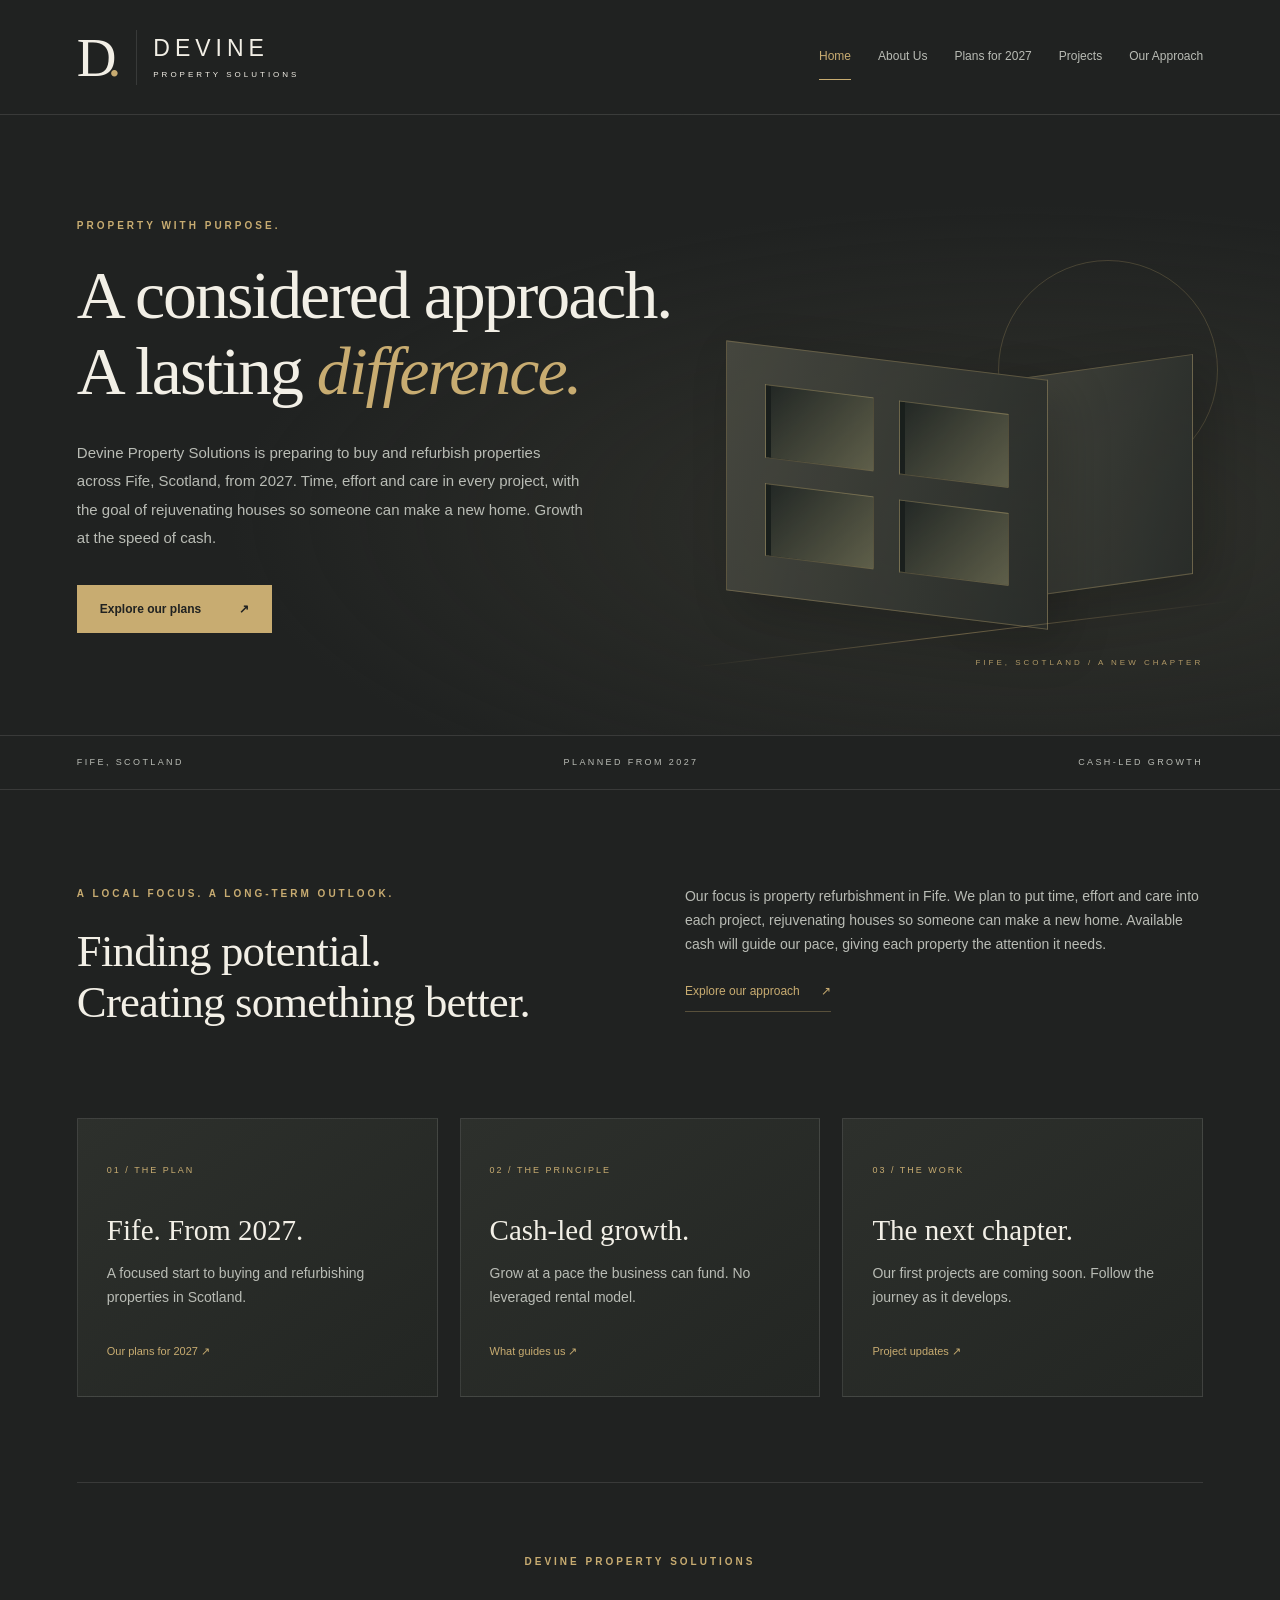
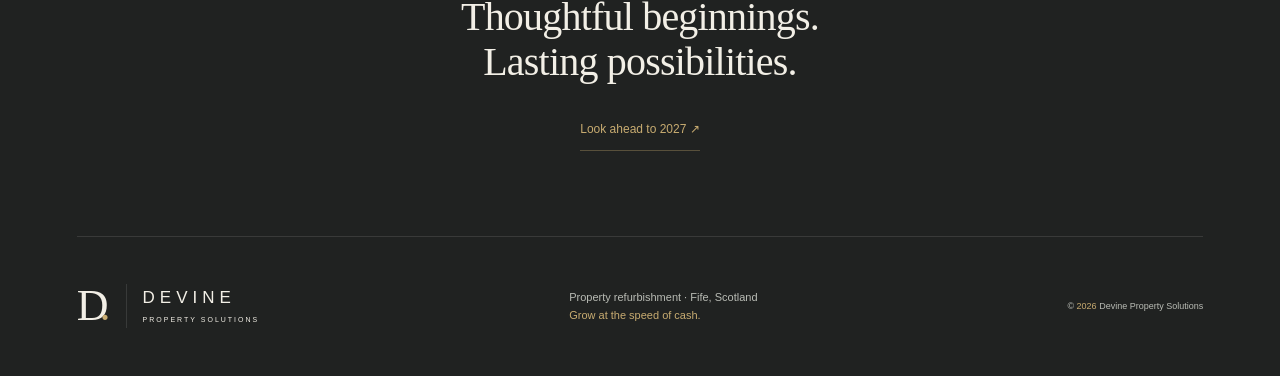
==== index.html @ 7573822a "Create Devine Property Solutions website" ====
<!doctype html>
<html lang="en-GB"><head><meta charset="utf-8"><meta name="viewport" content="width=device-width, initial-scale=1"><meta name="theme-color" content="#202221"><meta name="description" content="Devine Property Solutions is preparing to buy and refurbish properties across Fife, Scotland, from 2027. Time, effort and care in every project, with the goal of rejuvenating houses so someone can make a new home. Growth at the speed of cash."><title>Home | Devine Property Solutions</title><link rel="icon" href="assets/favicon.svg" type="image/svg+xml"><link rel="stylesheet" href="assets/style.css"><script defer src="assets/site.js"></script></head><body><a class="skip" href="#main">Skip to content</a><header class="header wrap"><a class="brand" href="index.html" aria-label="Devine Property Solutions home"><span class="monogram">D<span>.</span></span><span>DEVINE<small>PROPERTY SOLUTIONS</small></span></a><button class="menu-toggle" aria-expanded="false" aria-controls="navigation">Menu <span>☰</span></button><nav id="navigation" aria-label="Main navigation"><a href="index.html" aria-current="page">Home</a><a href="about.html">About Us</a><a href="plans.html">Plans for 2027</a><a href="projects.html">Projects</a><a href="approach.html">Our Approach</a></nav></header><main id="main"><section class="hero home-hero"><div class="hero-inner wrap"><div class="hero-copy"><p class="eyebrow">Property with purpose.</p><h1>A considered approach.<br>A lasting <em>difference.</em></h1><p class="lead">Devine Property Solutions is preparing to buy and refurbish properties across Fife, Scotland, from 2027. Time, effort and care in every project, with the goal of rejuvenating houses so someone can make a new home. Growth at the speed of cash.</p><a class="button" href="plans.html">Explore our plans <span>↗</span></a></div><div class="architecture" aria-hidden="true"><div class="sun"></div><div class="building back"></div><div class="building front"><i></i><i></i><i></i><i></i></div><div class="ground"></div><span class="art-caption">FIFE, SCOTLAND / A NEW CHAPTER</span></div></div></section><div class="fact-strip"><div class="wrap"><span>FIFE, SCOTLAND</span><span>PLANNED FROM 2027</span><span>CASH-LED GROWTH</span></div></div><section class="intro wrap"><div><p class="eyebrow">A local focus. A long-term outlook.</p><h2>Finding potential.<br>Creating something better.</h2></div><div><p>Our focus is property refurbishment in Fife. We plan to put time, effort and care into each project, rejuvenating houses so someone can make a new home. Available cash will guide our pace, giving each property the attention it needs.</p><a class="text-link" href="approach.html">Explore our approach <span>↗</span></a></div></section><section class="cards wrap"><a class="card" href="plans.html"><span class="number">01 / THE PLAN</span><h3>Fife. From 2027.</h3><p>A focused start to buying and refurbishing properties in Scotland.</p><span class="card-link">Our plans for 2027 ↗</span></a><a class="card" href="approach.html"><span class="number">02 / THE PRINCIPLE</span><h3>Cash-led growth.</h3><p>Grow at a pace the business can fund. No leveraged rental model.</p><span class="card-link">What guides us ↗</span></a><a class="card" href="projects.html"><span class="number">03 / THE WORK</span><h3>The next chapter.</h3><p>Our first projects are coming soon. Follow the journey as it develops.</p><span class="card-link">Project updates ↗</span></a></section><section class="closing wrap"><p class="eyebrow">Devine Property Solutions</p><h2>Thoughtful beginnings.<br>Lasting possibilities.</h2><a class="text-link" href="plans.html">Look ahead to 2027 ↗</a></section></main><footer class="footer wrap"><a class="brand footer-brand" href="index.html"><span class="monogram">D<span>.</span></span><span>DEVINE<small>PROPERTY SOLUTIONS</small></span></a><p>Property refurbishment · Fife, Scotland<br><span>Grow at the speed of cash.</span></p><p class="copyright">© <span id="year">2026</span> Devine Property Solutions</p></footer></body></html>
---- assets/style.css ----
:root{--bg:#202221;--panel:#272a28;--gold:#c8ac71;--text:#f2efe6;--muted:#b9bcb5;--line:#ffffff1c}*{box-sizing:border-box}html{scroll-behavior:smooth}body{margin:0;background:var(--bg);color:var(--text);font-family:Arial,Helvetica,sans-serif;line-height:1.7}a{color:inherit;text-decoration:none}button{font:inherit}.wrap{width:min(1200px,88%);margin-inline:auto}.header{display:flex;align-items:center;justify-content:space-between;min-height:114px;gap:30px}.brand{display:flex;align-items:center;gap:16px;font-size:23px;letter-spacing:5px;line-height:1.2}.brand small{display:block;font-size:8px;letter-spacing:3px;margin-top:7px}.monogram{font-family:Georgia,serif;font-size:55px;letter-spacing:-9px;border-right:1px solid var(--line);padding-right:24px;line-height:1}.monogram span{color:var(--gold)}nav{display:flex;gap:27px;font-size:12px}nav a{padding:12px 0;color:var(--muted);border-bottom:1px solid transparent}nav a:hover,nav a[aria-current]{color:var(--gold);border-color:var(--gold)}.menu-toggle{display:none}.hero{position:relative;overflow:hidden;border-top:1px solid var(--line);background:radial-gradient(ellipse at 80% 65%,#44443870,transparent 55%)}.hero-inner{display:grid;grid-template-columns:1.25fr 1fr;align-items:center;min-height:540px;gap:30px}.home-hero .hero-inner{min-height:620px}.hero-copy{z-index:1;padding:60px 0}.eyebrow{text-transform:uppercase;letter-spacing:3px;font-size:10px;font-weight:600;color:var(--gold);margin:0 0 24px}h1,h2,h3,blockquote{font-family:Georgia,'Times New Roman',serif;font-weight:400;line-height:1.13}h1{font-size:clamp(42px,5.3vw,74px);letter-spacing:-2px;margin:0 0 28px}em{color:var(--gold);font-weight:400}.lead{font-size:15px;max-width:510px;color:var(--muted);line-height:1.9;margin:0 0 32px}.button{display:inline-flex;align-items:center;gap:38px;background:var(--gold);color:#202221;padding:14px 23px;font-size:12px;font-weight:600}.button:hover{background:#dfc58f}.architecture{height:380px;position:relative;opacity:.85;margin-top:50px}.sun{width:220px;height:220px;border:1px solid #c8ac7145;border-radius:50%;position:absolute;top:0;right:-15px}.building{position:absolute;border:1px solid #c8ac7160;background:linear-gradient(105deg,#4b4c43,#292d2a);box-shadow:15px 14px 50px #0003}.back{width:47%;height:220px;right:2%;bottom:50px;transform:skewY(-8deg)}.front{width:66%;height:250px;bottom:30px;left:2%;transform:skewY(7deg);display:grid;grid-template-columns:1fr 1fr;gap:25px;padding:38px}.front i{border:1px solid #c8ac7150;background:linear-gradient(130deg,#202624,#686850);box-shadow:inset 5px 0 #171d1b}.ground{position:absolute;bottom:5px;left:-30px;right:-30px;height:1px;background:linear-gradient(90deg,transparent,#c8ac7180,transparent);transform:rotate(-7deg)}.art-caption{position:absolute;bottom:-30px;right:0;font-size:8px;letter-spacing:3px;color:var(--gold)}.fact-strip{border-block:1px solid var(--line)}.fact-strip .wrap{display:flex;justify-content:space-between;padding-block:19px;font-size:9px;letter-spacing:2.4px;color:var(--muted)}.intro{padding-block:95px 65px;display:grid;grid-template-columns:1fr 1fr;gap:90px}h2{font-size:clamp(32px,3.5vw,46px);margin:0 0 25px;letter-spacing:-.8px}.intro p:not(.eyebrow),.card p,.steps p,aside p,.project-placeholder p{color:var(--muted);font-size:14px}.intro p:not(.eyebrow){margin-top:0}.text-link{display:inline-block;color:var(--gold);font-size:12px;padding:10px 0;border-bottom:1px solid #c8ac7155}.text-link span{margin-left:18px}.text-link:hover{border-color:var(--gold)}.cards,.steps{display:grid;grid-template-columns:repeat(3,1fr);gap:22px;padding-bottom:85px}.card{padding:35px 29px;border:1px solid var(--line);background:linear-gradient(145deg,#2d302c,#232623);transition:border-color .2s,transform .2s}.card:hover{border-color:#c8ac7180;transform:translateY(-4px)}.number{font-size:9px;letter-spacing:2px;color:var(--gold)}h3{font-size:29px;margin:33px 0 16px}.card-link{font-size:11px;color:var(--gold);display:block;margin-top:32px}.closing{text-align:center;padding:70px 0 85px;border-top:1px solid var(--line)}.closing h2{font-size:40px}.footer{display:flex;align-items:center;justify-content:space-between;gap:30px;border-top:1px solid var(--line);padding-block:40px}.footer-brand{font-size:17px}.footer-brand .monogram{font-size:44px}.footer-brand small{font-size:7px;letter-spacing:2px}.footer p{font-size:11px;color:var(--muted)}.footer p span{color:var(--gold)}.copyright{font-size:9px!important}.steps article{border-top:1px solid #c8ac7160;padding:26px 15px 0 0}.steps h3{margin-top:20px}.statement{border:1px solid var(--line);padding:50px;margin-bottom:80px}blockquote{font-size:clamp(28px,4vw,52px);margin:0 0 25px}.project-section{display:grid;grid-template-columns:1.7fr 1fr;gap:65px;padding-block:80px}.project-placeholder{text-align:center;border:1px solid var(--line);padding:45px;background:linear-gradient(130deg,#30332e,#252825)}.house-icon{font-family:Georgia,serif;font-size:80px;line-height:1;color:var(--gold);margin-bottom:30px}.project-placeholder .eyebrow{display:block}.project-placeholder p{max-width:390px;margin:0 auto 30px}aside{align-self:center}aside h3{font-size:37px;margin-top:20px}.skip{position:absolute;top:-100px;left:20px;z-index:10;background:var(--gold);color:var(--bg);padding:12px}.skip:focus{top:10px}:focus-visible{outline:2px solid var(--gold);outline-offset:5px}@media(max-width:900px){.header{min-height:95px;flex-wrap:wrap;position:relative}.brand{font-size:19px}.menu-toggle{display:flex;gap:16px;color:var(--gold);background:none;border:1px solid #c8ac7150;padding:7px 13px;font-size:12px}nav{display:none;flex-direction:column;width:100%;gap:0;padding-bottom:20px}nav.open{display:flex}.hero-inner{grid-template-columns:1.3fr 1fr;gap:15px}.front{padding:24px;gap:15px}.intro{gap:35px}.cards{gap:12px}.card{padding:26px 20px}.footer{flex-wrap:wrap}.project-section{gap:30px}}@media(max-width:620px){.wrap{width:88%}.hero-inner,.home-hero .hero-inner{grid-template-columns:1fr;min-height:auto;gap:0}.hero-copy{padding:50px 0 15px}h1{font-size:46px;letter-spacing:-1.4px}.lead{font-size:14px}.architecture{height:260px;width:78%;margin:25px auto 60px}.sun{width:160px;height:160px}.front{height:195px}.back{height:175px}.art-caption{font-size:7px}.fact-strip .wrap{font-size:7px;letter-spacing:1px;gap:12px}.intro{grid-template-columns:1fr;gap:15px;padding-block:55px 35px}.cards,.steps{grid-template-columns:1fr;padding-bottom:50px;gap:18px}.card{padding:27px}.card h3{margin-top:22px}.card-link{margin-top:22px}.closing{padding-block:50px}.closing h2{font-size:33px}.footer{align-items:flex-start;gap:22px;padding-block:30px}.footer p{margin:0}.copyright{width:100%}.project-section{grid-template-columns:1fr;padding-block:45px;gap:30px}.project-placeholder{padding:32px 20px}.statement{padding:30px;margin-bottom:50px}.steps article{padding-bottom:10px}}@media(prefers-reduced-motion:reduce){html{scroll-behavior:auto}.card{transition:none}}
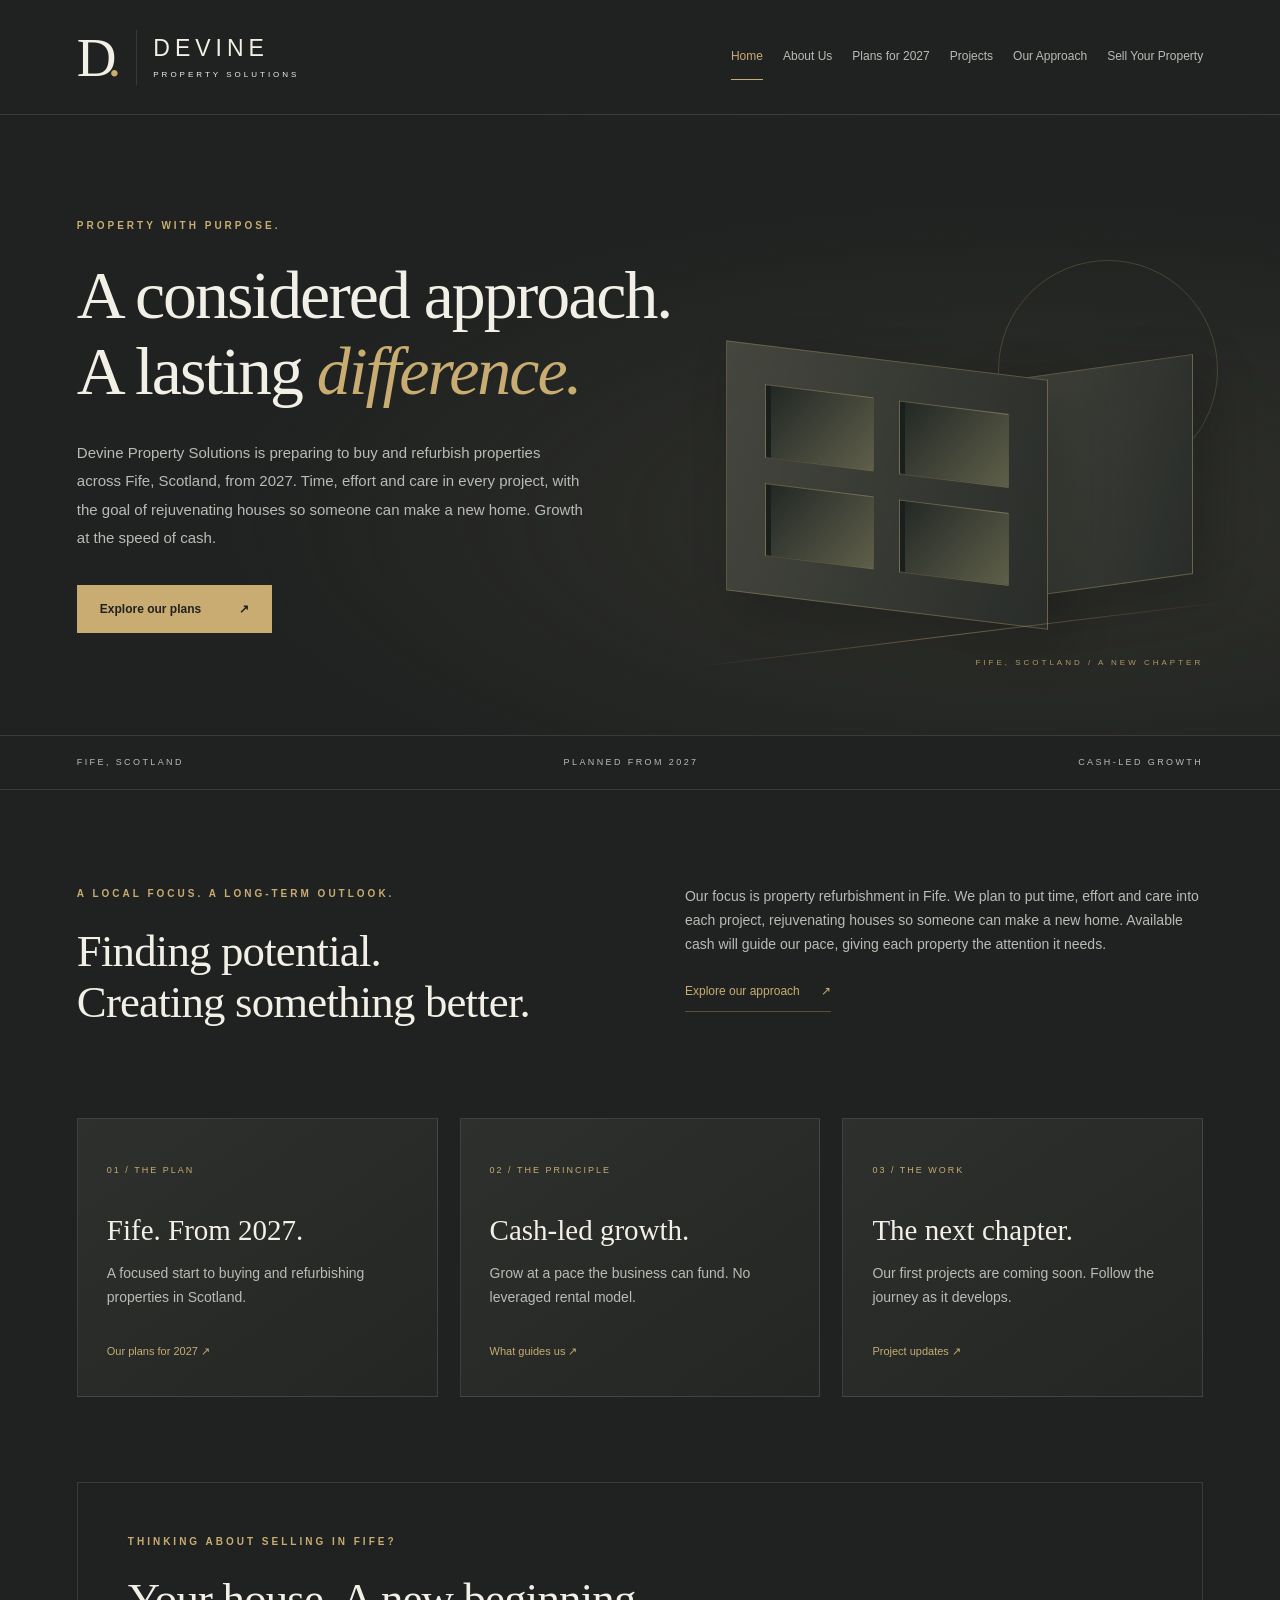
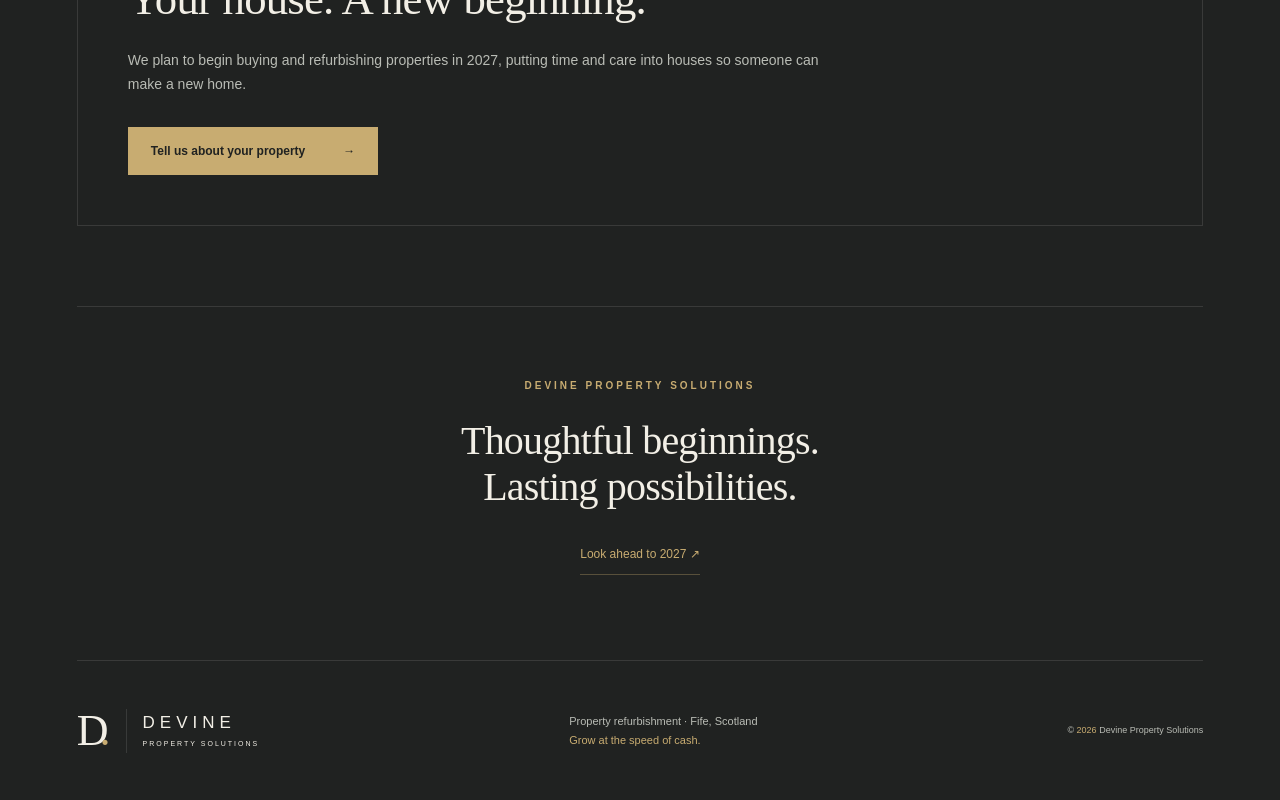
==== commit 9c8f2e85: "Add property seller enquiries page and contact details" ====
--- a/index.html
+++ b/index.html
@@ -1,2 +1,2 @@
 <!doctype html>
-<html lang="en-GB"><head><meta charset="utf-8"><meta name="viewport" content="width=device-width, initial-scale=1"><meta name="theme-color" content="#202221"><meta name="description" content="Devine Property Solutions is preparing to buy and refurbish properties across Fife, Scotland, from 2027. Time, effort and care in every project, with the goal of rejuvenating houses so someone can make a new home. Growth at the speed of cash."><title>Home | Devine Property Solutions</title><link rel="icon" href="assets/favicon.svg" type="image/svg+xml"><link rel="stylesheet" href="assets/style.css"><script defer src="assets/site.js"></script></head><body><a class="skip" href="#main">Skip to content</a><header class="header wrap"><a class="brand" href="index.html" aria-label="Devine Property Solutions home"><span class="monogram">D<span>.</span></span><span>DEVINE<small>PROPERTY SOLUTIONS</small></span></a><button class="menu-toggle" aria-expanded="false" aria-controls="navigation">Menu <span>☰</span></button><nav id="navigation" aria-label="Main navigation"><a href="index.html" aria-current="page">Home</a><a href="about.html">About Us</a><a href="plans.html">Plans for 2027</a><a href="projects.html">Projects</a><a href="approach.html">Our Approach</a></nav></header><main id="main"><section class="hero home-hero"><div class="hero-inner wrap"><div class="hero-copy"><p class="eyebrow">Property with purpose.</p><h1>A considered approach.<br>A lasting <em>difference.</em></h1><p class="lead">Devine Property Solutions is preparing to buy and refurbish properties across Fife, Scotland, from 2027. Time, effort and care in every project, with the goal of rejuvenating houses so someone can make a new home. Growth at the speed of cash.</p><a class="button" href="plans.html">Explore our plans <span>↗</span></a></div><div class="architecture" aria-hidden="true"><div class="sun"></div><div class="building back"></div><div class="building front"><i></i><i></i><i></i><i></i></div><div class="ground"></div><span class="art-caption">FIFE, SCOTLAND / A NEW CHAPTER</span></div></div></section><div class="fact-strip"><div class="wrap"><span>FIFE, SCOTLAND</span><span>PLANNED FROM 2027</span><span>CASH-LED GROWTH</span></div></div><section class="intro wrap"><div><p class="eyebrow">A local focus. A long-term outlook.</p><h2>Finding potential.<br>Creating something better.</h2></div><div><p>Our focus is property refurbishment in Fife. We plan to put time, effort and care into each project, rejuvenating houses so someone can make a new home. Available cash will guide our pace, giving each property the attention it needs.</p><a class="text-link" href="approach.html">Explore our approach <span>↗</span></a></div></section><section class="cards wrap"><a class="card" href="plans.html"><span class="number">01 / THE PLAN</span><h3>Fife. From 2027.</h3><p>A focused start to buying and refurbishing properties in Scotland.</p><span class="card-link">Our plans for 2027 ↗</span></a><a class="card" href="approach.html"><span class="number">02 / THE PRINCIPLE</span><h3>Cash-led growth.</h3><p>Grow at a pace the business can fund. No leveraged rental model.</p><span class="card-link">What guides us ↗</span></a><a class="card" href="projects.html"><span class="number">03 / THE WORK</span><h3>The next chapter.</h3><p>Our first projects are coming soon. Follow the journey as it develops.</p><span class="card-link">Project updates ↗</span></a></section><section class="closing wrap"><p class="eyebrow">Devine Property Solutions</p><h2>Thoughtful beginnings.<br>Lasting possibilities.</h2><a class="text-link" href="plans.html">Look ahead to 2027 ↗</a></section></main><footer class="footer wrap"><a class="brand footer-brand" href="index.html"><span class="monogram">D<span>.</span></span><span>DEVINE<small>PROPERTY SOLUTIONS</small></span></a><p>Property refurbishment · Fife, Scotland<br><span>Grow at the speed of cash.</span></p><p class="copyright">© <span id="year">2026</span> Devine Property Solutions</p></footer></body></html>+<html lang="en-GB"><head><meta charset="utf-8"><meta name="viewport" content="width=device-width, initial-scale=1"><meta name="theme-color" content="#202221"><meta name="description" content="Devine Property Solutions is preparing to buy and refurbish properties across Fife, Scotland, from 2027. Time, effort and care in every project, with the goal of rejuvenating houses so someone can make a new home. Growth at the speed of cash."><title>Home | Devine Property Solutions</title><link rel="icon" href="assets/favicon.svg" type="image/svg+xml"><link rel="stylesheet" href="assets/style.css"><script defer src="assets/site.js"></script></head><body><a class="skip" href="#main">Skip to content</a><header class="header wrap"><a class="brand" href="index.html" aria-label="Devine Property Solutions home"><span class="monogram">D<span>.</span></span><span>DEVINE<small>PROPERTY SOLUTIONS</small></span></a><button class="menu-toggle" aria-expanded="false" aria-controls="navigation">Menu <span>☰</span></button><nav id="navigation" aria-label="Main navigation"><a href="index.html" aria-current="page">Home</a><a href="about.html">About Us</a><a href="plans.html">Plans for 2027</a><a href="projects.html">Projects</a><a href="approach.html">Our Approach</a><a href="sell-your-property.html">Sell Your Property</a></nav></header><main id="main"><section class="hero home-hero"><div class="hero-inner wrap"><div class="hero-copy"><p class="eyebrow">Property with purpose.</p><h1>A considered approach.<br>A lasting <em>difference.</em></h1><p class="lead">Devine Property Solutions is preparing to buy and refurbish properties across Fife, Scotland, from 2027. Time, effort and care in every project, with the goal of rejuvenating houses so someone can make a new home. Growth at the speed of cash.</p><a class="button" href="plans.html">Explore our plans <span>↗</span></a></div><div class="architecture" aria-hidden="true"><div class="sun"></div><div class="building back"></div><div class="building front"><i></i><i></i><i></i><i></i></div><div class="ground"></div><span class="art-caption">FIFE, SCOTLAND / A NEW CHAPTER</span></div></div></section><div class="fact-strip"><div class="wrap"><span>FIFE, SCOTLAND</span><span>PLANNED FROM 2027</span><span>CASH-LED GROWTH</span></div></div><section class="intro wrap"><div><p class="eyebrow">A local focus. A long-term outlook.</p><h2>Finding potential.<br>Creating something better.</h2></div><div><p>Our focus is property refurbishment in Fife. We plan to put time, effort and care into each project, rejuvenating houses so someone can make a new home. Available cash will guide our pace, giving each property the attention it needs.</p><a class="text-link" href="approach.html">Explore our approach <span>↗</span></a></div></section><section class="cards wrap"><a class="card" href="plans.html"><span class="number">01 / THE PLAN</span><h3>Fife. From 2027.</h3><p>A focused start to buying and refurbishing properties in Scotland.</p><span class="card-link">Our plans for 2027 ↗</span></a><a class="card" href="approach.html"><span class="number">02 / THE PRINCIPLE</span><h3>Cash-led growth.</h3><p>Grow at a pace the business can fund. No leveraged rental model.</p><span class="card-link">What guides us ↗</span></a><a class="card" href="projects.html"><span class="number">03 / THE WORK</span><h3>The next chapter.</h3><p>Our first projects are coming soon. Follow the journey as it develops.</p><span class="card-link">Project updates ↗</span></a></section><section class="statement wrap seller-callout"><p class="eyebrow">Thinking about selling in Fife?</p><h2>Your house. A new beginning.</h2><p>We plan to begin buying and refurbishing properties in 2027, putting time and care into houses so someone can make a new home.</p><a class="button" href="sell-your-property.html">Tell us about your property <span aria-hidden="true">&#8594;</span></a></section><section class="closing wrap"><p class="eyebrow">Devine Property Solutions</p><h2>Thoughtful beginnings.<br>Lasting possibilities.</h2><a class="text-link" href="plans.html">Look ahead to 2027 ↗</a></section></main><footer class="footer wrap"><a class="brand footer-brand" href="index.html"><span class="monogram">D<span>.</span></span><span>DEVINE<small>PROPERTY SOLUTIONS</small></span></a><p>Property refurbishment · Fife, Scotland<br><span>Grow at the speed of cash.</span></p><p class="copyright">© <span id="year">2026</span> Devine Property Solutions</p></footer></body></html>
--- a/assets/style.css
+++ b/assets/style.css
@@ -1 +1,5 @@
 :root{--bg:#202221;--panel:#272a28;--gold:#c8ac71;--text:#f2efe6;--muted:#b9bcb5;--line:#ffffff1c}*{box-sizing:border-box}html{scroll-behavior:smooth}body{margin:0;background:var(--bg);color:var(--text);font-family:Arial,Helvetica,sans-serif;line-height:1.7}a{color:inherit;text-decoration:none}button{font:inherit}.wrap{width:min(1200px,88%);margin-inline:auto}.header{display:flex;align-items:center;justify-content:space-between;min-height:114px;gap:30px}.brand{display:flex;align-items:center;gap:16px;font-size:23px;letter-spacing:5px;line-height:1.2}.brand small{display:block;font-size:8px;letter-spacing:3px;margin-top:7px}.monogram{font-family:Georgia,serif;font-size:55px;letter-spacing:-9px;border-right:1px solid var(--line);padding-right:24px;line-height:1}.monogram span{color:var(--gold)}nav{display:flex;gap:27px;font-size:12px}nav a{padding:12px 0;color:var(--muted);border-bottom:1px solid transparent}nav a:hover,nav a[aria-current]{color:var(--gold);border-color:var(--gold)}.menu-toggle{display:none}.hero{position:relative;overflow:hidden;border-top:1px solid var(--line);background:radial-gradient(ellipse at 80% 65%,#44443870,transparent 55%)}.hero-inner{display:grid;grid-template-columns:1.25fr 1fr;align-items:center;min-height:540px;gap:30px}.home-hero .hero-inner{min-height:620px}.hero-copy{z-index:1;padding:60px 0}.eyebrow{text-transform:uppercase;letter-spacing:3px;font-size:10px;font-weight:600;color:var(--gold);margin:0 0 24px}h1,h2,h3,blockquote{font-family:Georgia,'Times New Roman',serif;font-weight:400;line-height:1.13}h1{font-size:clamp(42px,5.3vw,74px);letter-spacing:-2px;margin:0 0 28px}em{color:var(--gold);font-weight:400}.lead{font-size:15px;max-width:510px;color:var(--muted);line-height:1.9;margin:0 0 32px}.button{display:inline-flex;align-items:center;gap:38px;background:var(--gold);color:#202221;padding:14px 23px;font-size:12px;font-weight:600}.button:hover{background:#dfc58f}.architecture{height:380px;position:relative;opacity:.85;margin-top:50px}.sun{width:220px;height:220px;border:1px solid #c8ac7145;border-radius:50%;position:absolute;top:0;right:-15px}.building{position:absolute;border:1px solid #c8ac7160;background:linear-gradient(105deg,#4b4c43,#292d2a);box-shadow:15px 14px 50px #0003}.back{width:47%;height:220px;right:2%;bottom:50px;transform:skewY(-8deg)}.front{width:66%;height:250px;bottom:30px;left:2%;transform:skewY(7deg);display:grid;grid-template-columns:1fr 1fr;gap:25px;padding:38px}.front i{border:1px solid #c8ac7150;background:linear-gradient(130deg,#202624,#686850);box-shadow:inset 5px 0 #171d1b}.ground{position:absolute;bottom:5px;left:-30px;right:-30px;height:1px;background:linear-gradient(90deg,transparent,#c8ac7180,transparent);transform:rotate(-7deg)}.art-caption{position:absolute;bottom:-30px;right:0;font-size:8px;letter-spacing:3px;color:var(--gold)}.fact-strip{border-block:1px solid var(--line)}.fact-strip .wrap{display:flex;justify-content:space-between;padding-block:19px;font-size:9px;letter-spacing:2.4px;color:var(--muted)}.intro{padding-block:95px 65px;display:grid;grid-template-columns:1fr 1fr;gap:90px}h2{font-size:clamp(32px,3.5vw,46px);margin:0 0 25px;letter-spacing:-.8px}.intro p:not(.eyebrow),.card p,.steps p,aside p,.project-placeholder p{color:var(--muted);font-size:14px}.intro p:not(.eyebrow){margin-top:0}.text-link{display:inline-block;color:var(--gold);font-size:12px;padding:10px 0;border-bottom:1px solid #c8ac7155}.text-link span{margin-left:18px}.text-link:hover{border-color:var(--gold)}.cards,.steps{display:grid;grid-template-columns:repeat(3,1fr);gap:22px;padding-bottom:85px}.card{padding:35px 29px;border:1px solid var(--line);background:linear-gradient(145deg,#2d302c,#232623);transition:border-color .2s,transform .2s}.card:hover{border-color:#c8ac7180;transform:translateY(-4px)}.number{font-size:9px;letter-spacing:2px;color:var(--gold)}h3{font-size:29px;margin:33px 0 16px}.card-link{font-size:11px;color:var(--gold);display:block;margin-top:32px}.closing{text-align:center;padding:70px 0 85px;border-top:1px solid var(--line)}.closing h2{font-size:40px}.footer{display:flex;align-items:center;justify-content:space-between;gap:30px;border-top:1px solid var(--line);padding-block:40px}.footer-brand{font-size:17px}.footer-brand .monogram{font-size:44px}.footer-brand small{font-size:7px;letter-spacing:2px}.footer p{font-size:11px;color:var(--muted)}.footer p span{color:var(--gold)}.copyright{font-size:9px!important}.steps article{border-top:1px solid #c8ac7160;padding:26px 15px 0 0}.steps h3{margin-top:20px}.statement{border:1px solid var(--line);padding:50px;margin-bottom:80px}blockquote{font-size:clamp(28px,4vw,52px);margin:0 0 25px}.project-section{display:grid;grid-template-columns:1.7fr 1fr;gap:65px;padding-block:80px}.project-placeholder{text-align:center;border:1px solid var(--line);padding:45px;background:linear-gradient(130deg,#30332e,#252825)}.house-icon{font-family:Georgia,serif;font-size:80px;line-height:1;color:var(--gold);margin-bottom:30px}.project-placeholder .eyebrow{display:block}.project-placeholder p{max-width:390px;margin:0 auto 30px}aside{align-self:center}aside h3{font-size:37px;margin-top:20px}.skip{position:absolute;top:-100px;left:20px;z-index:10;background:var(--gold);color:var(--bg);padding:12px}.skip:focus{top:10px}:focus-visible{outline:2px solid var(--gold);outline-offset:5px}@media(max-width:900px){.header{min-height:95px;flex-wrap:wrap;position:relative}.brand{font-size:19px}.menu-toggle{display:flex;gap:16px;color:var(--gold);background:none;border:1px solid #c8ac7150;padding:7px 13px;font-size:12px}nav{display:none;flex-direction:column;width:100%;gap:0;padding-bottom:20px}nav.open{display:flex}.hero-inner{grid-template-columns:1.3fr 1fr;gap:15px}.front{padding:24px;gap:15px}.intro{gap:35px}.cards{gap:12px}.card{padding:26px 20px}.footer{flex-wrap:wrap}.project-section{gap:30px}}@media(max-width:620px){.wrap{width:88%}.hero-inner,.home-hero .hero-inner{grid-template-columns:1fr;min-height:auto;gap:0}.hero-copy{padding:50px 0 15px}h1{font-size:46px;letter-spacing:-1.4px}.lead{font-size:14px}.architecture{height:260px;width:78%;margin:25px auto 60px}.sun{width:160px;height:160px}.front{height:195px}.back{height:175px}.art-caption{font-size:7px}.fact-strip .wrap{font-size:7px;letter-spacing:1px;gap:12px}.intro{grid-template-columns:1fr;gap:15px;padding-block:55px 35px}.cards,.steps{grid-template-columns:1fr;padding-bottom:50px;gap:18px}.card{padding:27px}.card h3{margin-top:22px}.card-link{margin-top:22px}.closing{padding-block:50px}.closing h2{font-size:33px}.footer{align-items:flex-start;gap:22px;padding-block:30px}.footer p{margin:0}.copyright{width:100%}.project-section{grid-template-columns:1fr;padding-block:45px;gap:30px}.project-placeholder{padding:32px 20px}.statement{padding:30px;margin-bottom:50px}.steps article{padding-bottom:10px}}@media(prefers-reduced-motion:reduce){html{scroll-behavior:auto}.card{transition:none}}
+
+.seller-callout p:not(.eyebrow),#enquire p:not(.eyebrow){color:var(--muted);max-width:700px;font-size:14px}.seller-callout .button{margin-top:16px}.contact-note{font-size:12px!important;margin-top:25px}nav{gap:20px}@media(min-width:901px) and (max-width:1120px){.header{flex-wrap:wrap;padding-block:20px;gap:14px}nav{width:100%;justify-content:space-between}}
+
+.contact-actions{margin-top:28px}.contact-actions a{overflow-wrap:anywhere}.contact-actions .button{max-width:100%}
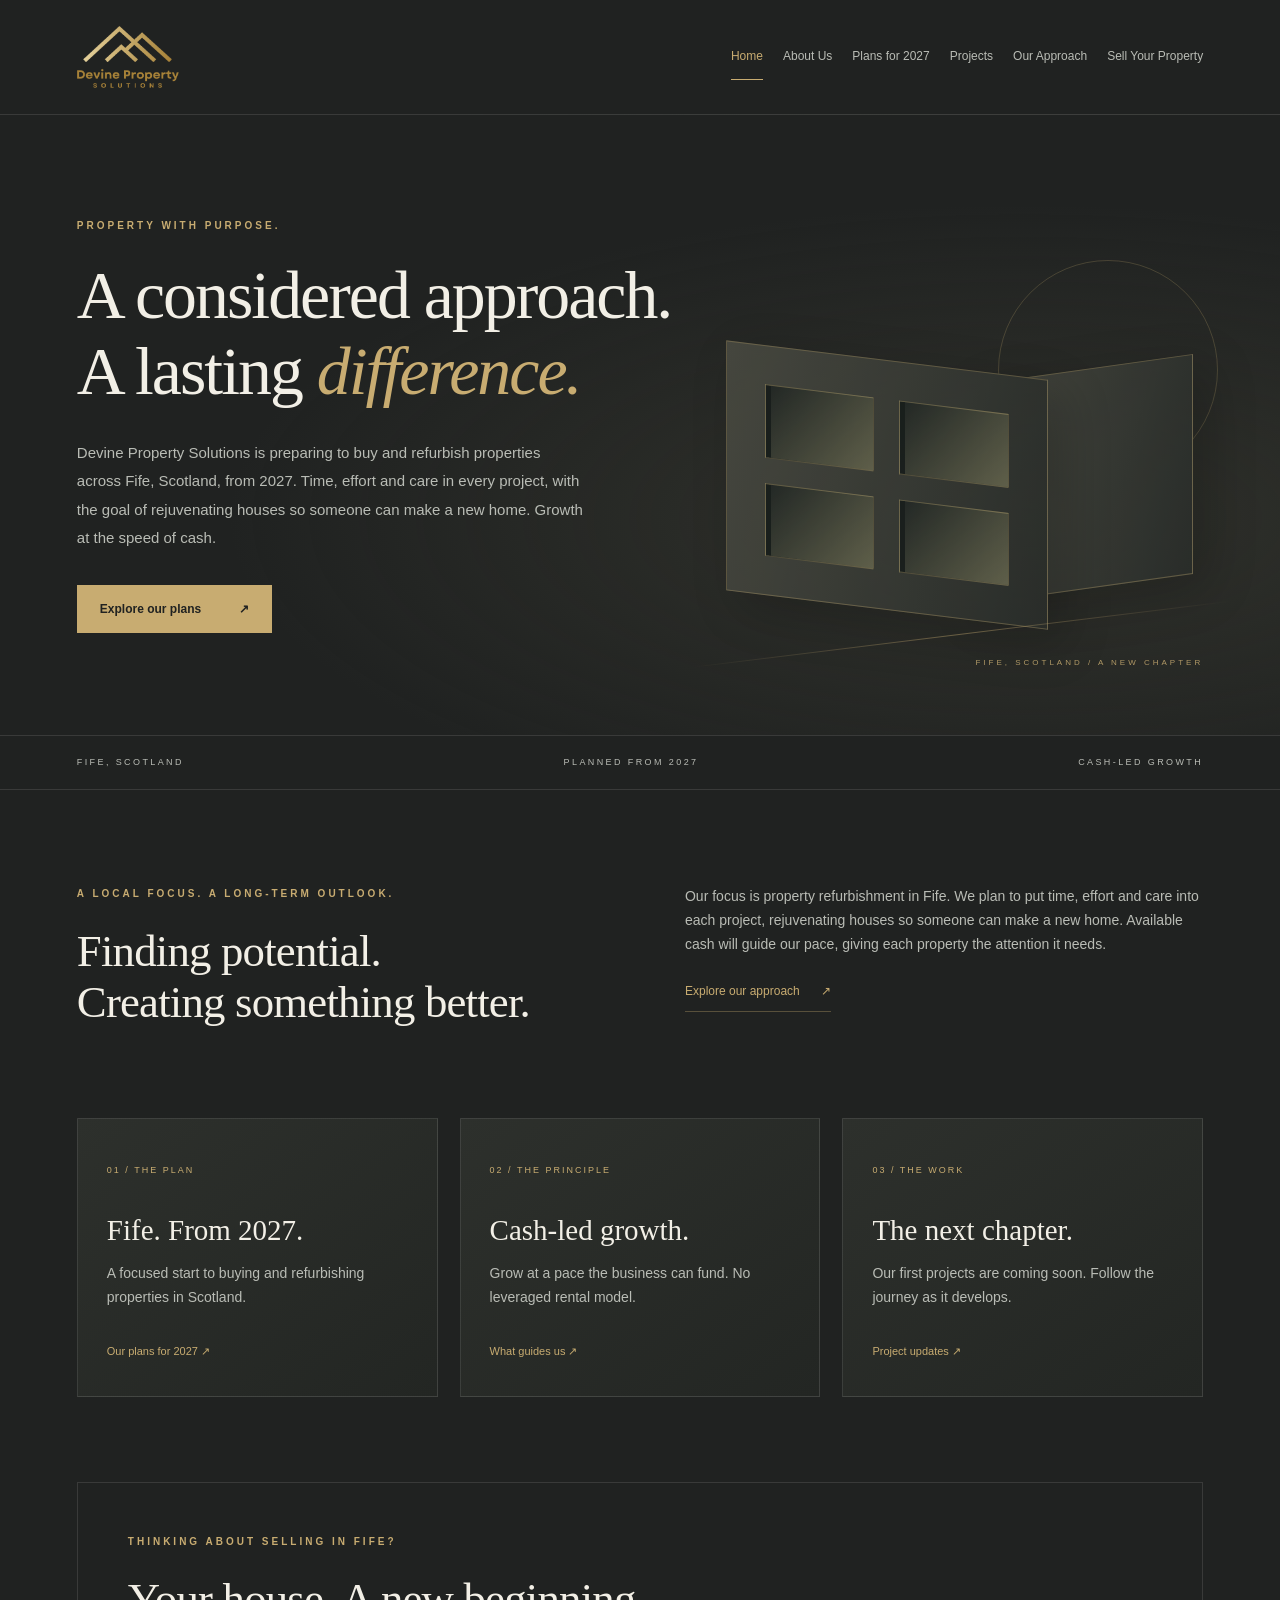
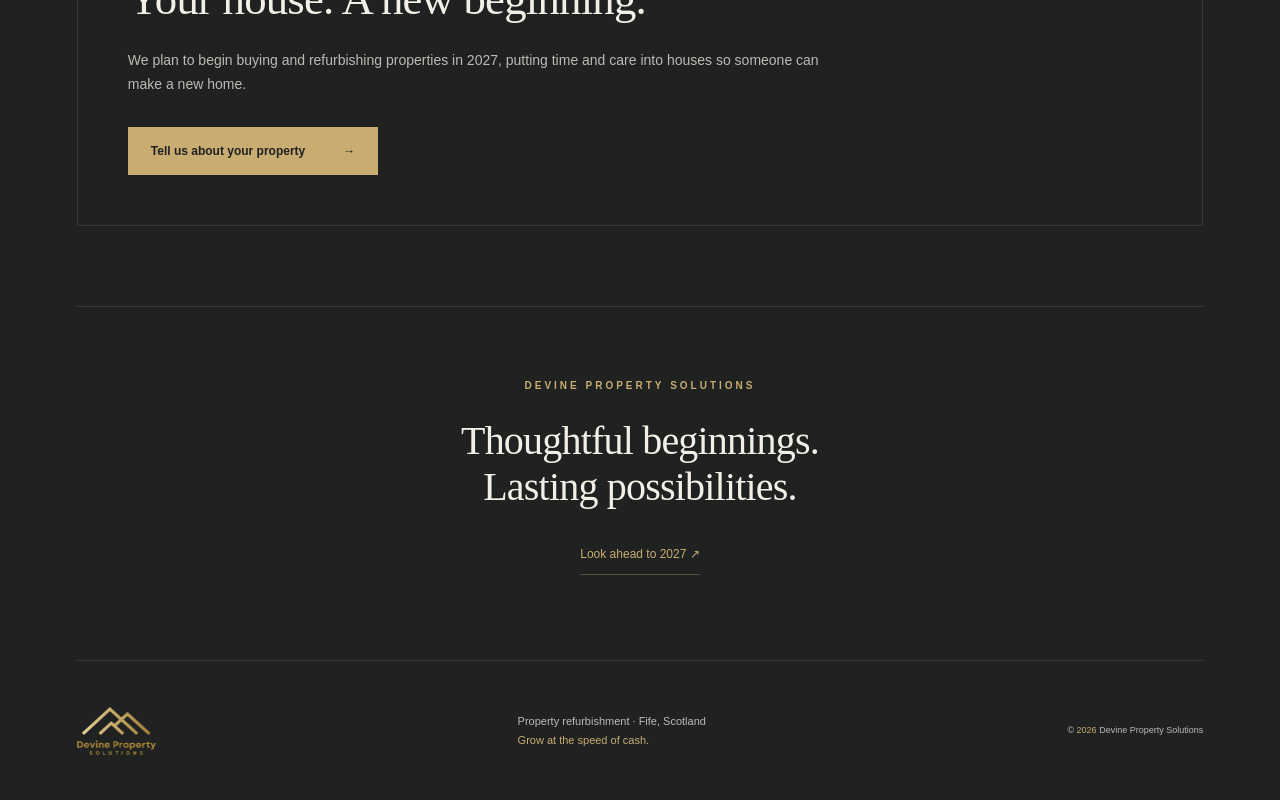
==== commit 9a17af74: "Use DPS business logo across main pages and optimise responsive branding" ====
--- a/index.html
+++ b/index.html
@@ -1,2 +1,2 @@
 <!doctype html>
-<html lang="en-GB"><head><meta charset="utf-8"><meta name="viewport" content="width=device-width, initial-scale=1"><meta name="theme-color" content="#202221"><meta name="description" content="Devine Property Solutions is preparing to buy and refurbish properties across Fife, Scotland, from 2027. Time, effort and care in every project, with the goal of rejuvenating houses so someone can make a new home. Growth at the speed of cash."><title>Home | Devine Property Solutions</title><link rel="icon" href="assets/favicon.svg" type="image/svg+xml"><link rel="stylesheet" href="assets/style.css"><script defer src="assets/site.js"></script></head><body><a class="skip" href="#main">Skip to content</a><header class="header wrap"><a class="brand" href="index.html" aria-label="Devine Property Solutions home"><span class="monogram">D<span>.</span></span><span>DEVINE<small>PROPERTY SOLUTIONS</small></span></a><button class="menu-toggle" aria-expanded="false" aria-controls="navigation">Menu <span>☰</span></button><nav id="navigation" aria-label="Main navigation"><a href="index.html" aria-current="page">Home</a><a href="about.html">About Us</a><a href="plans.html">Plans for 2027</a><a href="projects.html">Projects</a><a href="approach.html">Our Approach</a><a href="sell-your-property.html">Sell Your Property</a></nav></header><main id="main"><section class="hero home-hero"><div class="hero-inner wrap"><div class="hero-copy"><p class="eyebrow">Property with purpose.</p><h1>A considered approach.<br>A lasting <em>difference.</em></h1><p class="lead">Devine Property Solutions is preparing to buy and refurbish properties across Fife, Scotland, from 2027. Time, effort and care in every project, with the goal of rejuvenating houses so someone can make a new home. Growth at the speed of cash.</p><a class="button" href="plans.html">Explore our plans <span>↗</span></a></div><div class="architecture" aria-hidden="true"><div class="sun"></div><div class="building back"></div><div class="building front"><i></i><i></i><i></i><i></i></div><div class="ground"></div><span class="art-caption">FIFE, SCOTLAND / A NEW CHAPTER</span></div></div></section><div class="fact-strip"><div class="wrap"><span>FIFE, SCOTLAND</span><span>PLANNED FROM 2027</span><span>CASH-LED GROWTH</span></div></div><section class="intro wrap"><div><p class="eyebrow">A local focus. A long-term outlook.</p><h2>Finding potential.<br>Creating something better.</h2></div><div><p>Our focus is property refurbishment in Fife. We plan to put time, effort and care into each project, rejuvenating houses so someone can make a new home. Available cash will guide our pace, giving each property the attention it needs.</p><a class="text-link" href="approach.html">Explore our approach <span>↗</span></a></div></section><section class="cards wrap"><a class="card" href="plans.html"><span class="number">01 / THE PLAN</span><h3>Fife. From 2027.</h3><p>A focused start to buying and refurbishing properties in Scotland.</p><span class="card-link">Our plans for 2027 ↗</span></a><a class="card" href="approach.html"><span class="number">02 / THE PRINCIPLE</span><h3>Cash-led growth.</h3><p>Grow at a pace the business can fund. No leveraged rental model.</p><span class="card-link">What guides us ↗</span></a><a class="card" href="projects.html"><span class="number">03 / THE WORK</span><h3>The next chapter.</h3><p>Our first projects are coming soon. Follow the journey as it develops.</p><span class="card-link">Project updates ↗</span></a></section><section class="statement wrap seller-callout"><p class="eyebrow">Thinking about selling in Fife?</p><h2>Your house. A new beginning.</h2><p>We plan to begin buying and refurbishing properties in 2027, putting time and care into houses so someone can make a new home.</p><a class="button" href="sell-your-property.html">Tell us about your property <span aria-hidden="true">&#8594;</span></a></section><section class="closing wrap"><p class="eyebrow">Devine Property Solutions</p><h2>Thoughtful beginnings.<br>Lasting possibilities.</h2><a class="text-link" href="plans.html">Look ahead to 2027 ↗</a></section></main><footer class="footer wrap"><a class="brand footer-brand" href="index.html"><span class="monogram">D<span>.</span></span><span>DEVINE<small>PROPERTY SOLUTIONS</small></span></a><p>Property refurbishment · Fife, Scotland<br><span>Grow at the speed of cash.</span></p><p class="copyright">© <span id="year">2026</span> Devine Property Solutions</p></footer></body></html>+<html lang="en-GB"><head><meta charset="utf-8"><meta name="viewport" content="width=device-width, initial-scale=1"><meta name="theme-color" content="#202221"><meta name="description" content="Devine Property Solutions is preparing to buy and refurbish properties across Fife, Scotland, from 2027. Time, effort and care in every project, with the goal of rejuvenating houses so someone can make a new home. Growth at the speed of cash."><title>Home | Devine Property Solutions</title><link rel="icon" href="assets/favicon.svg" type="image/svg+xml"><link rel="stylesheet" href="assets/style.css"><script defer src="assets/site.js"></script></head><body><a class="skip" href="#main">Skip to content</a><header class="header wrap"><a class="brand" href="index.html" aria-label="Devine Property Solutions home"><img src="assets/dps-logo.png" alt="Devine Property Solutions"></a><button class="menu-toggle" aria-expanded="false" aria-controls="navigation">Menu <span>☰</span></button><nav id="navigation" aria-label="Main navigation"><a href="index.html" aria-current="page">Home</a><a href="about.html">About Us</a><a href="plans.html">Plans for 2027</a><a href="projects.html">Projects</a><a href="approach.html">Our Approach</a><a href="sell-your-property.html">Sell Your Property</a></nav></header><main id="main"><section class="hero home-hero"><div class="hero-inner wrap"><div class="hero-copy"><p class="eyebrow">Property with purpose.</p><h1>A considered approach.<br>A lasting <em>difference.</em></h1><p class="lead">Devine Property Solutions is preparing to buy and refurbish properties across Fife, Scotland, from 2027. Time, effort and care in every project, with the goal of rejuvenating houses so someone can make a new home. Growth at the speed of cash.</p><a class="button" href="plans.html">Explore our plans <span>↗</span></a></div><div class="architecture" aria-hidden="true"><div class="sun"></div><div class="building back"></div><div class="building front"><i></i><i></i><i></i><i></i></div><div class="ground"></div><span class="art-caption">FIFE, SCOTLAND / A NEW CHAPTER</span></div></div></section><div class="fact-strip"><div class="wrap"><span>FIFE, SCOTLAND</span><span>PLANNED FROM 2027</span><span>CASH-LED GROWTH</span></div></div><section class="intro wrap"><div><p class="eyebrow">A local focus. A long-term outlook.</p><h2>Finding potential.<br>Creating something better.</h2></div><div><p>Our focus is property refurbishment in Fife. We plan to put time, effort and care into each project, rejuvenating houses so someone can make a new home. Available cash will guide our pace, giving each property the attention it needs.</p><a class="text-link" href="approach.html">Explore our approach <span>↗</span></a></div></section><section class="cards wrap"><a class="card" href="plans.html"><span class="number">01 / THE PLAN</span><h3>Fife. From 2027.</h3><p>A focused start to buying and refurbishing properties in Scotland.</p><span class="card-link">Our plans for 2027 ↗</span></a><a class="card" href="approach.html"><span class="number">02 / THE PRINCIPLE</span><h3>Cash-led growth.</h3><p>Grow at a pace the business can fund. No leveraged rental model.</p><span class="card-link">What guides us ↗</span></a><a class="card" href="projects.html"><span class="number">03 / THE WORK</span><h3>The next chapter.</h3><p>Our first projects are coming soon. Follow the journey as it develops.</p><span class="card-link">Project updates ↗</span></a></section><section class="statement wrap seller-callout"><p class="eyebrow">Thinking about selling in Fife?</p><h2>Your house. A new beginning.</h2><p>We plan to begin buying and refurbishing properties in 2027, putting time and care into houses so someone can make a new home.</p><a class="button" href="sell-your-property.html">Tell us about your property <span aria-hidden="true">&#8594;</span></a></section><section class="closing wrap"><p class="eyebrow">Devine Property Solutions</p><h2>Thoughtful beginnings.<br>Lasting possibilities.</h2><a class="text-link" href="plans.html">Look ahead to 2027 ↗</a></section></main><footer class="footer wrap"><a class="brand footer-brand" href="index.html" aria-label="Devine Property Solutions home"><img src="assets/dps-logo.png" alt=""></a><p>Property refurbishment · Fife, Scotland<br><span>Grow at the speed of cash.</span></p><p class="copyright">© <span id="year">2026</span> Devine Property Solutions</p></footer></body></html>
--- a/assets/style.css
+++ b/assets/style.css
@@ -3,3 +3,6 @@
 .seller-callout p:not(.eyebrow),#enquire p:not(.eyebrow){color:var(--muted);max-width:700px;font-size:14px}.seller-callout .button{margin-top:16px}.contact-note{font-size:12px!important;margin-top:25px}nav{gap:20px}@media(min-width:901px) and (max-width:1120px){.header{flex-wrap:wrap;padding-block:20px;gap:14px}nav{width:100%;justify-content:space-between}}
 
 .contact-actions{margin-top:28px}.contact-actions a{overflow-wrap:anywhere}.contact-actions .button{max-width:100%}
+
+/* Brand mark and contact navigation */
+.brand{gap:0;letter-spacing:0}.brand img{display:block;width:auto;height:62px;max-width:180px;object-fit:contain}.footer-brand img{height:48px}.copyright a{color:var(--gold);border-bottom:1px solid #c8ac7155;padding-bottom:2px}.copyright a:hover{border-color:var(--gold)}@media(max-width:620px){.brand img{height:55px}.footer-brand img{height:45px}}
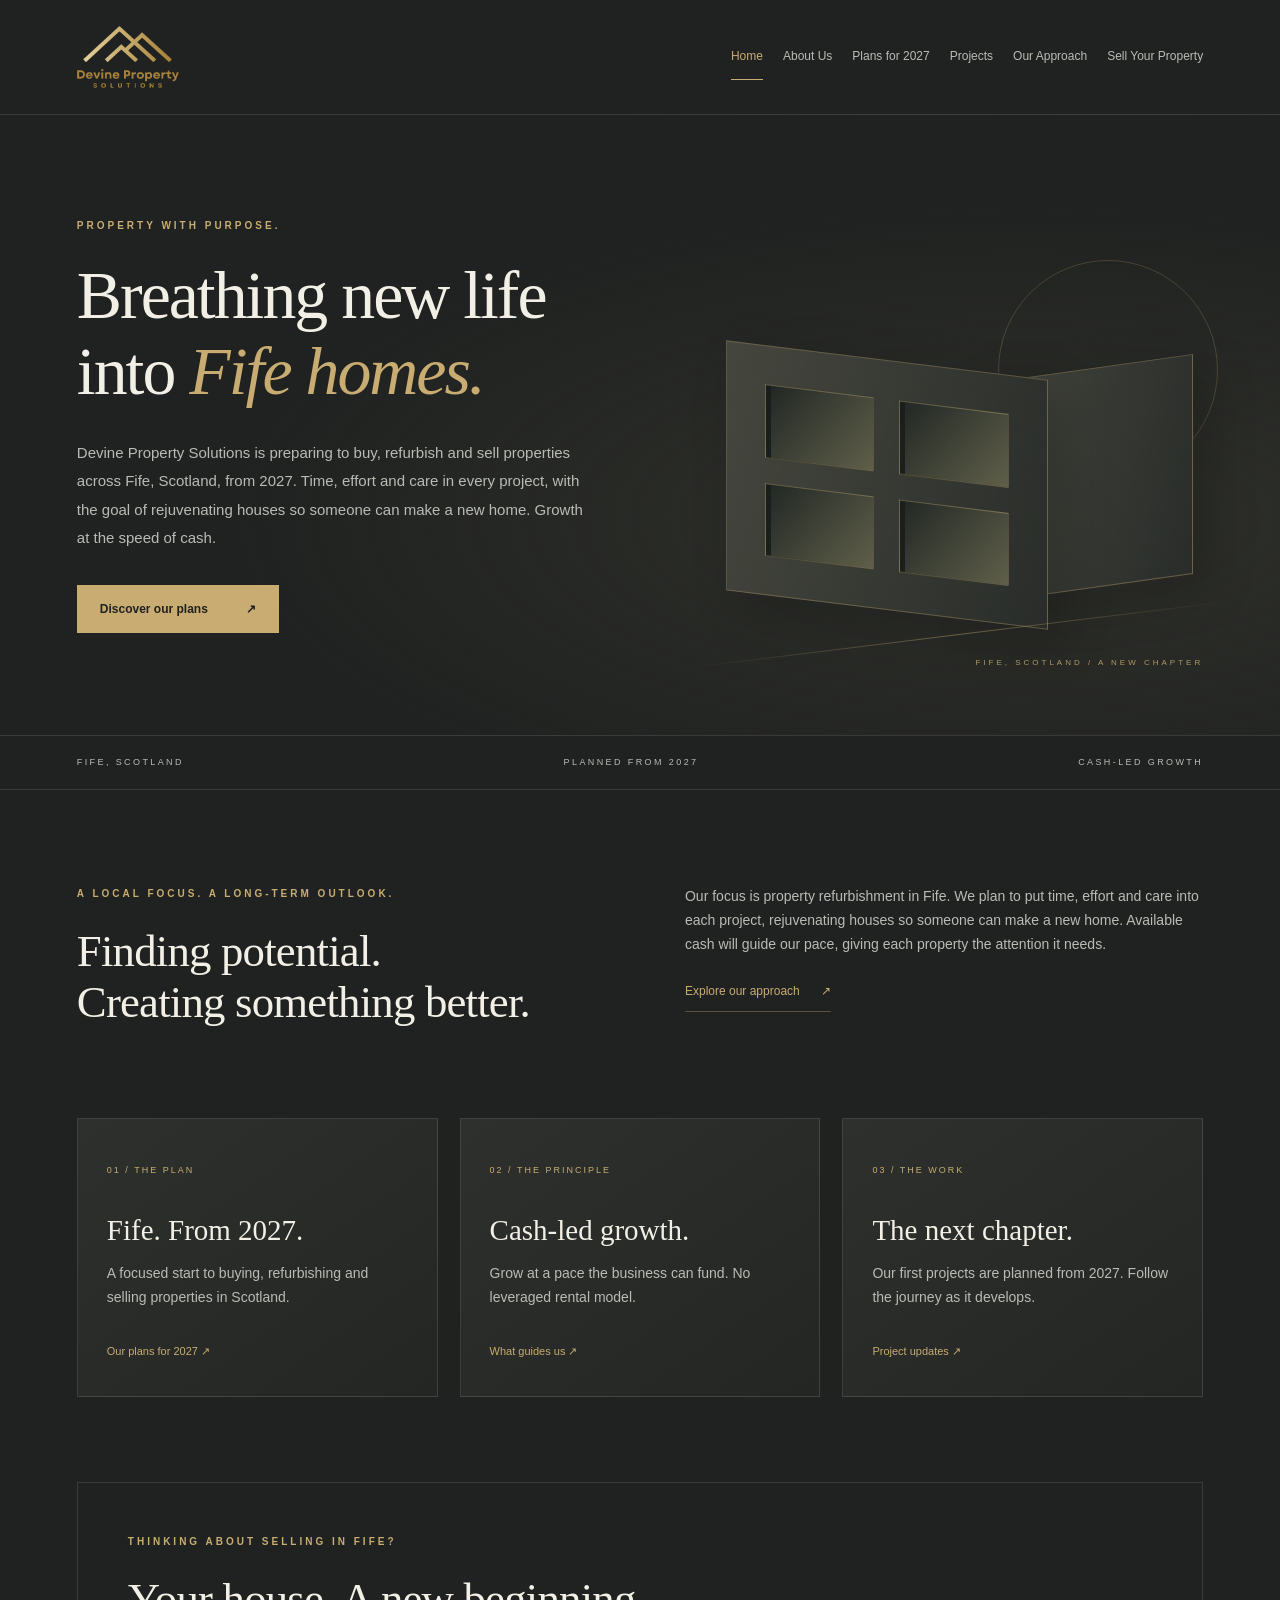
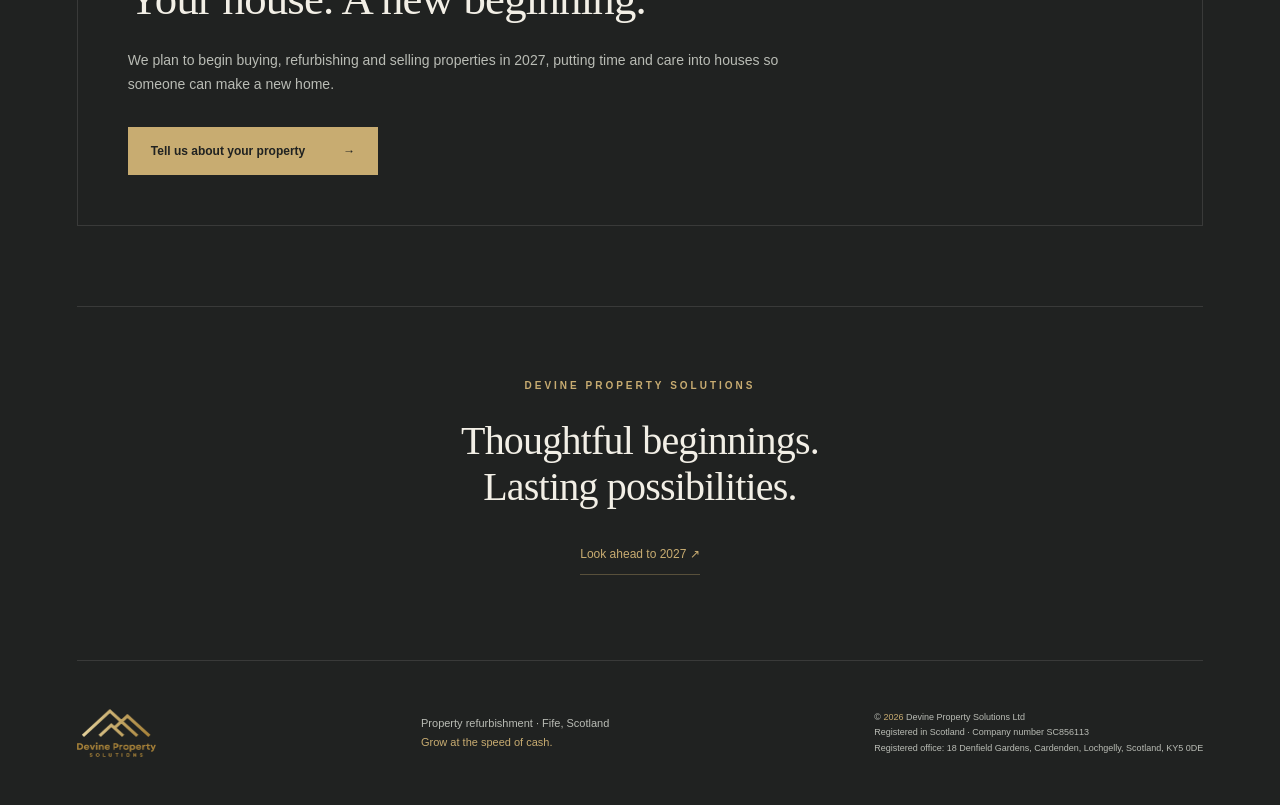
==== commit 6ee9a8c5: "Clarify renovation plans and improve site metadata" ====
--- a/index.html
+++ b/index.html
@@ -1,2 +1,2 @@
 <!doctype html>
-<html lang="en-GB"><head><meta charset="utf-8"><meta name="viewport" content="width=device-width, initial-scale=1"><meta name="theme-color" content="#202221"><meta name="description" content="Devine Property Solutions is preparing to buy and refurbish properties across Fife, Scotland, from 2027. Time, effort and care in every project, with the goal of rejuvenating houses so someone can make a new home. Growth at the speed of cash."><title>Home | Devine Property Solutions</title><link rel="icon" href="assets/favicon.svg" type="image/svg+xml"><link rel="stylesheet" href="assets/style.css"><script defer src="assets/site.js"></script></head><body><a class="skip" href="#main">Skip to content</a><header class="header wrap"><a class="brand" href="index.html" aria-label="Devine Property Solutions home"><img src="assets/dps-logo.png" alt="Devine Property Solutions"></a><button class="menu-toggle" aria-expanded="false" aria-controls="navigation">Menu <span>☰</span></button><nav id="navigation" aria-label="Main navigation"><a href="index.html" aria-current="page">Home</a><a href="about.html">About Us</a><a href="plans.html">Plans for 2027</a><a href="projects.html">Projects</a><a href="approach.html">Our Approach</a><a href="sell-your-property.html">Sell Your Property</a></nav></header><main id="main"><section class="hero home-hero"><div class="hero-inner wrap"><div class="hero-copy"><p class="eyebrow">Property with purpose.</p><h1>A considered approach.<br>A lasting <em>difference.</em></h1><p class="lead">Devine Property Solutions is preparing to buy and refurbish properties across Fife, Scotland, from 2027. Time, effort and care in every project, with the goal of rejuvenating houses so someone can make a new home. Growth at the speed of cash.</p><a class="button" href="plans.html">Explore our plans <span>↗</span></a></div><div class="architecture" aria-hidden="true"><div class="sun"></div><div class="building back"></div><div class="building front"><i></i><i></i><i></i><i></i></div><div class="ground"></div><span class="art-caption">FIFE, SCOTLAND / A NEW CHAPTER</span></div></div></section><div class="fact-strip"><div class="wrap"><span>FIFE, SCOTLAND</span><span>PLANNED FROM 2027</span><span>CASH-LED GROWTH</span></div></div><section class="intro wrap"><div><p class="eyebrow">A local focus. A long-term outlook.</p><h2>Finding potential.<br>Creating something better.</h2></div><div><p>Our focus is property refurbishment in Fife. We plan to put time, effort and care into each project, rejuvenating houses so someone can make a new home. Available cash will guide our pace, giving each property the attention it needs.</p><a class="text-link" href="approach.html">Explore our approach <span>↗</span></a></div></section><section class="cards wrap"><a class="card" href="plans.html"><span class="number">01 / THE PLAN</span><h3>Fife. From 2027.</h3><p>A focused start to buying and refurbishing properties in Scotland.</p><span class="card-link">Our plans for 2027 ↗</span></a><a class="card" href="approach.html"><span class="number">02 / THE PRINCIPLE</span><h3>Cash-led growth.</h3><p>Grow at a pace the business can fund. No leveraged rental model.</p><span class="card-link">What guides us ↗</span></a><a class="card" href="projects.html"><span class="number">03 / THE WORK</span><h3>The next chapter.</h3><p>Our first projects are coming soon. Follow the journey as it develops.</p><span class="card-link">Project updates ↗</span></a></section><section class="statement wrap seller-callout"><p class="eyebrow">Thinking about selling in Fife?</p><h2>Your house. A new beginning.</h2><p>We plan to begin buying and refurbishing properties in 2027, putting time and care into houses so someone can make a new home.</p><a class="button" href="sell-your-property.html">Tell us about your property <span aria-hidden="true">&#8594;</span></a></section><section class="closing wrap"><p class="eyebrow">Devine Property Solutions</p><h2>Thoughtful beginnings.<br>Lasting possibilities.</h2><a class="text-link" href="plans.html">Look ahead to 2027 ↗</a></section></main><footer class="footer wrap"><a class="brand footer-brand" href="index.html" aria-label="Devine Property Solutions home"><img src="assets/dps-logo.png" alt=""></a><p>Property refurbishment · Fife, Scotland<br><span>Grow at the speed of cash.</span></p><p class="copyright">© <span id="year">2026</span> Devine Property Solutions</p></footer></body></html>+<html lang="en-GB"><head><meta charset="utf-8"><meta name="viewport" content="width=device-width, initial-scale=1"><meta name="theme-color" content="#202221"><meta name="description" content="Devine Property Solutions is preparing to buy, refurbish and sell properties across Fife, Scotland, from 2027. Time, effort and care in every project, with the goal of rejuvenating houses so someone can make a new home. Growth at the speed of cash."><link rel="canonical" href="https://www.dpsinvestments.co.uk/"><title>Property Renovation in Fife | Devine Property Solutions</title><link rel="icon" href="assets/favicon.svg" type="image/svg+xml"><link rel="stylesheet" href="assets/style.css?v=20261026"><script defer src="assets/site.js"></script></head><body><a class="skip" href="#main">Skip to content</a><header class="header wrap"><a class="brand" href="index.html" aria-label="Devine Property Solutions home"><img src="assets/dps-logo.png" alt="Devine Property Solutions"></a><button class="menu-toggle" aria-expanded="false" aria-controls="navigation">Menu <span>☰</span></button><nav id="navigation" aria-label="Main navigation"><a href="index.html" aria-current="page">Home</a><a href="about.html">About Us</a><a href="plans.html">Plans for 2027</a><a href="projects.html">Projects</a><a href="approach.html">Our Approach</a><a href="sell-your-property.html">Sell Your Property</a></nav></header><main id="main"><section class="hero home-hero"><div class="hero-inner wrap"><div class="hero-copy"><p class="eyebrow">Property with purpose.</p><h1>Breathing new life<br>into <em>Fife homes.</em></h1><p class="lead">Devine Property Solutions is preparing to buy, refurbish and sell properties across Fife, Scotland, from 2027. Time, effort and care in every project, with the goal of rejuvenating houses so someone can make a new home. Growth at the speed of cash.</p><a class="button" href="plans.html">Discover our plans <span>↗</span></a></div><div class="architecture" aria-hidden="true"><div class="sun"></div><div class="building back"></div><div class="building front"><i></i><i></i><i></i><i></i></div><div class="ground"></div><span class="art-caption">FIFE, SCOTLAND / A NEW CHAPTER</span></div></div></section><div class="fact-strip"><div class="wrap"><span>FIFE, SCOTLAND</span><span>PLANNED FROM 2027</span><span>CASH-LED GROWTH</span></div></div><section class="intro wrap"><div><p class="eyebrow">A local focus. A long-term outlook.</p><h2>Finding potential.<br>Creating something better.</h2></div><div><p>Our focus is property refurbishment in Fife. We plan to put time, effort and care into each project, rejuvenating houses so someone can make a new home. Available cash will guide our pace, giving each property the attention it needs.</p><a class="text-link" href="approach.html">Explore our approach <span>↗</span></a></div></section><section class="cards wrap"><a class="card" href="plans.html"><span class="number">01 / THE PLAN</span><h3>Fife. From 2027.</h3><p>A focused start to buying, refurbishing and selling properties in Scotland.</p><span class="card-link">Our plans for 2027 ↗</span></a><a class="card" href="approach.html"><span class="number">02 / THE PRINCIPLE</span><h3>Cash-led growth.</h3><p>Grow at a pace the business can fund. No leveraged rental model.</p><span class="card-link">What guides us ↗</span></a><a class="card" href="projects.html"><span class="number">03 / THE WORK</span><h3>The next chapter.</h3><p>Our first projects are planned from 2027. Follow the journey as it develops.</p><span class="card-link">Project updates ↗</span></a></section><section class="statement wrap seller-callout"><p class="eyebrow">Thinking about selling in Fife?</p><h2>Your house. A new beginning.</h2><p>We plan to begin buying, refurbishing and selling properties in 2027, putting time and care into houses so someone can make a new home.</p><a class="button" href="sell-your-property.html">Tell us about your property <span aria-hidden="true">&#8594;</span></a></section><section class="closing wrap"><p class="eyebrow">Devine Property Solutions</p><h2>Thoughtful beginnings.<br>Lasting possibilities.</h2><a class="text-link" href="plans.html">Look ahead to 2027 ↗</a></section></main><footer class="footer wrap"><a class="brand footer-brand" href="index.html" aria-label="Devine Property Solutions home"><img src="assets/dps-logo.png" alt=""></a><p>Property refurbishment · Fife, Scotland<br><span>Grow at the speed of cash.</span></p><p class="copyright">© <span id="year">2026</span> Devine Property Solutions Ltd<br>Registered in Scotland · Company number SC856113<br>Registered office: 18 Denfield Gardens, Cardenden, Lochgelly, Scotland, KY5 0DE</p></footer></body></html>
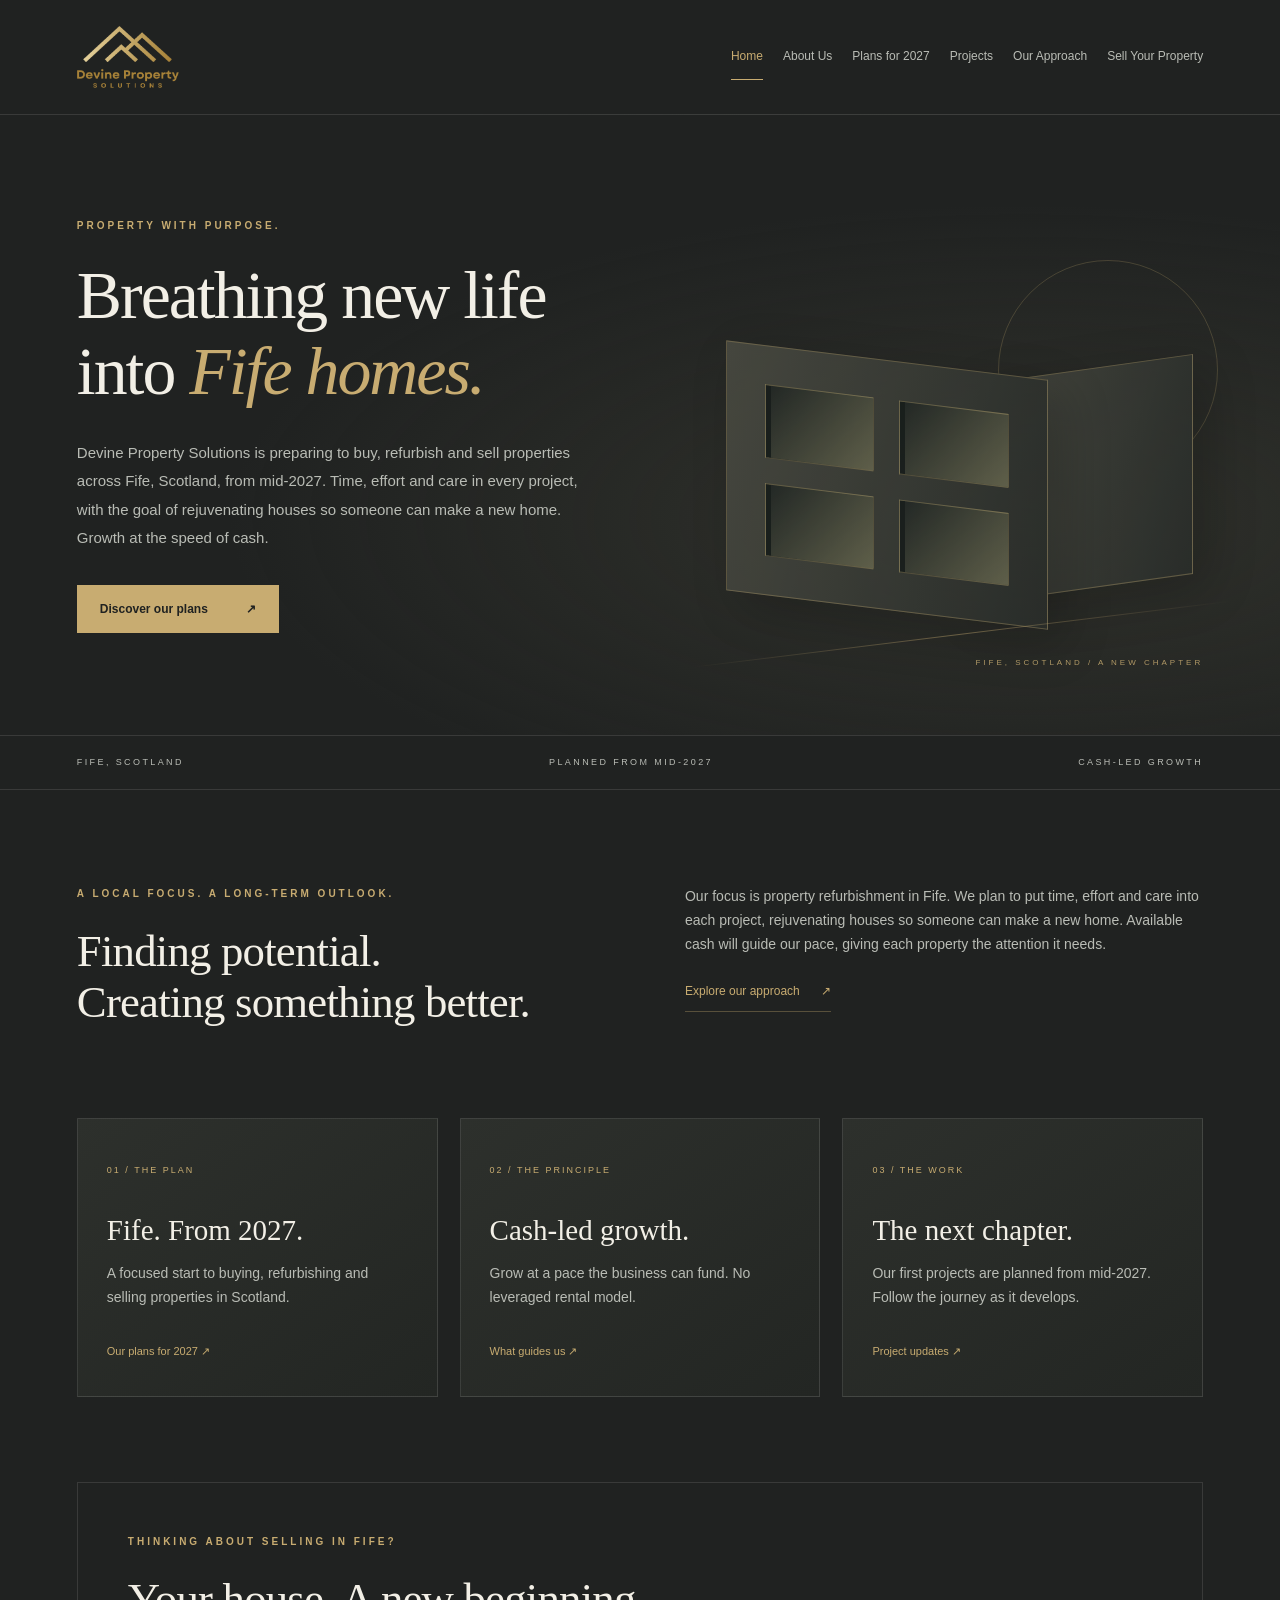
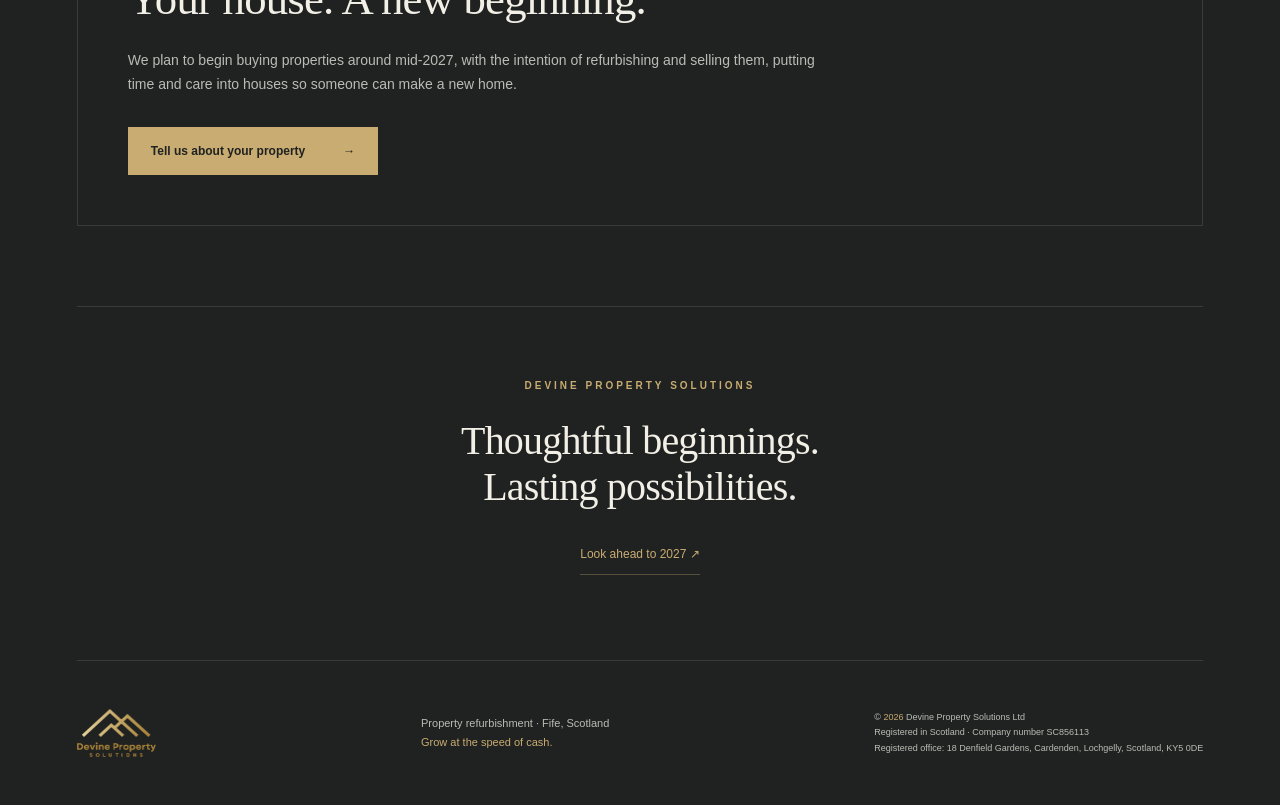
==== commit 70191195: "Clarify planned mid-2027 start" ====
--- a/index.html
+++ b/index.html
@@ -1,2 +1,2 @@
 <!doctype html>
-<html lang="en-GB"><head><meta charset="utf-8"><meta name="viewport" content="width=device-width, initial-scale=1"><meta name="theme-color" content="#202221"><meta name="description" content="Devine Property Solutions is preparing to buy, refurbish and sell properties across Fife, Scotland, from 2027. Time, effort and care in every project, with the goal of rejuvenating houses so someone can make a new home. Growth at the speed of cash."><link rel="canonical" href="https://www.dpsinvestments.co.uk/"><title>Property Renovation in Fife | Devine Property Solutions</title><link rel="icon" href="assets/favicon.svg" type="image/svg+xml"><link rel="stylesheet" href="assets/style.css?v=20261026"><script defer src="assets/site.js"></script></head><body><a class="skip" href="#main">Skip to content</a><header class="header wrap"><a class="brand" href="index.html" aria-label="Devine Property Solutions home"><img src="assets/dps-logo.png" alt="Devine Property Solutions"></a><button class="menu-toggle" aria-expanded="false" aria-controls="navigation">Menu <span>☰</span></button><nav id="navigation" aria-label="Main navigation"><a href="index.html" aria-current="page">Home</a><a href="about.html">About Us</a><a href="plans.html">Plans for 2027</a><a href="projects.html">Projects</a><a href="approach.html">Our Approach</a><a href="sell-your-property.html">Sell Your Property</a></nav></header><main id="main"><section class="hero home-hero"><div class="hero-inner wrap"><div class="hero-copy"><p class="eyebrow">Property with purpose.</p><h1>Breathing new life<br>into <em>Fife homes.</em></h1><p class="lead">Devine Property Solutions is preparing to buy, refurbish and sell properties across Fife, Scotland, from 2027. Time, effort and care in every project, with the goal of rejuvenating houses so someone can make a new home. Growth at the speed of cash.</p><a class="button" href="plans.html">Discover our plans <span>↗</span></a></div><div class="architecture" aria-hidden="true"><div class="sun"></div><div class="building back"></div><div class="building front"><i></i><i></i><i></i><i></i></div><div class="ground"></div><span class="art-caption">FIFE, SCOTLAND / A NEW CHAPTER</span></div></div></section><div class="fact-strip"><div class="wrap"><span>FIFE, SCOTLAND</span><span>PLANNED FROM 2027</span><span>CASH-LED GROWTH</span></div></div><section class="intro wrap"><div><p class="eyebrow">A local focus. A long-term outlook.</p><h2>Finding potential.<br>Creating something better.</h2></div><div><p>Our focus is property refurbishment in Fife. We plan to put time, effort and care into each project, rejuvenating houses so someone can make a new home. Available cash will guide our pace, giving each property the attention it needs.</p><a class="text-link" href="approach.html">Explore our approach <span>↗</span></a></div></section><section class="cards wrap"><a class="card" href="plans.html"><span class="number">01 / THE PLAN</span><h3>Fife. From 2027.</h3><p>A focused start to buying, refurbishing and selling properties in Scotland.</p><span class="card-link">Our plans for 2027 ↗</span></a><a class="card" href="approach.html"><span class="number">02 / THE PRINCIPLE</span><h3>Cash-led growth.</h3><p>Grow at a pace the business can fund. No leveraged rental model.</p><span class="card-link">What guides us ↗</span></a><a class="card" href="projects.html"><span class="number">03 / THE WORK</span><h3>The next chapter.</h3><p>Our first projects are planned from 2027. Follow the journey as it develops.</p><span class="card-link">Project updates ↗</span></a></section><section class="statement wrap seller-callout"><p class="eyebrow">Thinking about selling in Fife?</p><h2>Your house. A new beginning.</h2><p>We plan to begin buying, refurbishing and selling properties in 2027, putting time and care into houses so someone can make a new home.</p><a class="button" href="sell-your-property.html">Tell us about your property <span aria-hidden="true">&#8594;</span></a></section><section class="closing wrap"><p class="eyebrow">Devine Property Solutions</p><h2>Thoughtful beginnings.<br>Lasting possibilities.</h2><a class="text-link" href="plans.html">Look ahead to 2027 ↗</a></section></main><footer class="footer wrap"><a class="brand footer-brand" href="index.html" aria-label="Devine Property Solutions home"><img src="assets/dps-logo.png" alt=""></a><p>Property refurbishment · Fife, Scotland<br><span>Grow at the speed of cash.</span></p><p class="copyright">© <span id="year">2026</span> Devine Property Solutions Ltd<br>Registered in Scotland · Company number SC856113<br>Registered office: 18 Denfield Gardens, Cardenden, Lochgelly, Scotland, KY5 0DE</p></footer></body></html>+<html lang="en-GB"><head><meta charset="utf-8"><meta name="viewport" content="width=device-width, initial-scale=1"><meta name="theme-color" content="#202221"><meta name="description" content="Devine Property Solutions is preparing to buy, refurbish and sell properties across Fife, Scotland, from mid-2027. Time, effort and care in every project, with the goal of rejuvenating houses so someone can make a new home. Growth at the speed of cash."><link rel="canonical" href="https://www.dpsinvestments.co.uk/"><title>Property Renovation in Fife | Devine Property Solutions</title><link rel="icon" href="assets/favicon.svg" type="image/svg+xml"><link rel="stylesheet" href="assets/style.css?v=20261026"><script defer src="assets/site.js"></script></head><body><a class="skip" href="#main">Skip to content</a><header class="header wrap"><a class="brand" href="index.html" aria-label="Devine Property Solutions home"><img src="assets/dps-logo.png" alt="Devine Property Solutions"></a><button class="menu-toggle" aria-expanded="false" aria-controls="navigation">Menu <span>☰</span></button><nav id="navigation" aria-label="Main navigation"><a href="index.html" aria-current="page">Home</a><a href="about.html">About Us</a><a href="plans.html">Plans for 2027</a><a href="projects.html">Projects</a><a href="approach.html">Our Approach</a><a href="sell-your-property.html">Sell Your Property</a></nav></header><main id="main"><section class="hero home-hero"><div class="hero-inner wrap"><div class="hero-copy"><p class="eyebrow">Property with purpose.</p><h1>Breathing new life<br>into <em>Fife homes.</em></h1><p class="lead">Devine Property Solutions is preparing to buy, refurbish and sell properties across Fife, Scotland, from mid-2027. Time, effort and care in every project, with the goal of rejuvenating houses so someone can make a new home. Growth at the speed of cash.</p><a class="button" href="plans.html">Discover our plans <span>↗</span></a></div><div class="architecture" aria-hidden="true"><div class="sun"></div><div class="building back"></div><div class="building front"><i></i><i></i><i></i><i></i></div><div class="ground"></div><span class="art-caption">FIFE, SCOTLAND / A NEW CHAPTER</span></div></div></section><div class="fact-strip"><div class="wrap"><span>FIFE, SCOTLAND</span><span>PLANNED FROM MID-2027</span><span>CASH-LED GROWTH</span></div></div><section class="intro wrap"><div><p class="eyebrow">A local focus. A long-term outlook.</p><h2>Finding potential.<br>Creating something better.</h2></div><div><p>Our focus is property refurbishment in Fife. We plan to put time, effort and care into each project, rejuvenating houses so someone can make a new home. Available cash will guide our pace, giving each property the attention it needs.</p><a class="text-link" href="approach.html">Explore our approach <span>↗</span></a></div></section><section class="cards wrap"><a class="card" href="plans.html"><span class="number">01 / THE PLAN</span><h3>Fife. From 2027.</h3><p>A focused start to buying, refurbishing and selling properties in Scotland.</p><span class="card-link">Our plans for 2027 ↗</span></a><a class="card" href="approach.html"><span class="number">02 / THE PRINCIPLE</span><h3>Cash-led growth.</h3><p>Grow at a pace the business can fund. No leveraged rental model.</p><span class="card-link">What guides us ↗</span></a><a class="card" href="projects.html"><span class="number">03 / THE WORK</span><h3>The next chapter.</h3><p>Our first projects are planned from mid-2027. Follow the journey as it develops.</p><span class="card-link">Project updates ↗</span></a></section><section class="statement wrap seller-callout"><p class="eyebrow">Thinking about selling in Fife?</p><h2>Your house. A new beginning.</h2><p>We plan to begin buying properties around mid-2027, with the intention of refurbishing and selling them, putting time and care into houses so someone can make a new home.</p><a class="button" href="sell-your-property.html">Tell us about your property <span aria-hidden="true">&#8594;</span></a></section><section class="closing wrap"><p class="eyebrow">Devine Property Solutions</p><h2>Thoughtful beginnings.<br>Lasting possibilities.</h2><a class="text-link" href="plans.html">Look ahead to 2027 ↗</a></section></main><footer class="footer wrap"><a class="brand footer-brand" href="index.html" aria-label="Devine Property Solutions home"><img src="assets/dps-logo.png" alt=""></a><p>Property refurbishment · Fife, Scotland<br><span>Grow at the speed of cash.</span></p><p class="copyright">© <span id="year">2026</span> Devine Property Solutions Ltd<br>Registered in Scotland · Company number SC856113<br>Registered office: 18 Denfield Gardens, Cardenden, Lochgelly, Scotland, KY5 0DE</p></footer></body></html>
